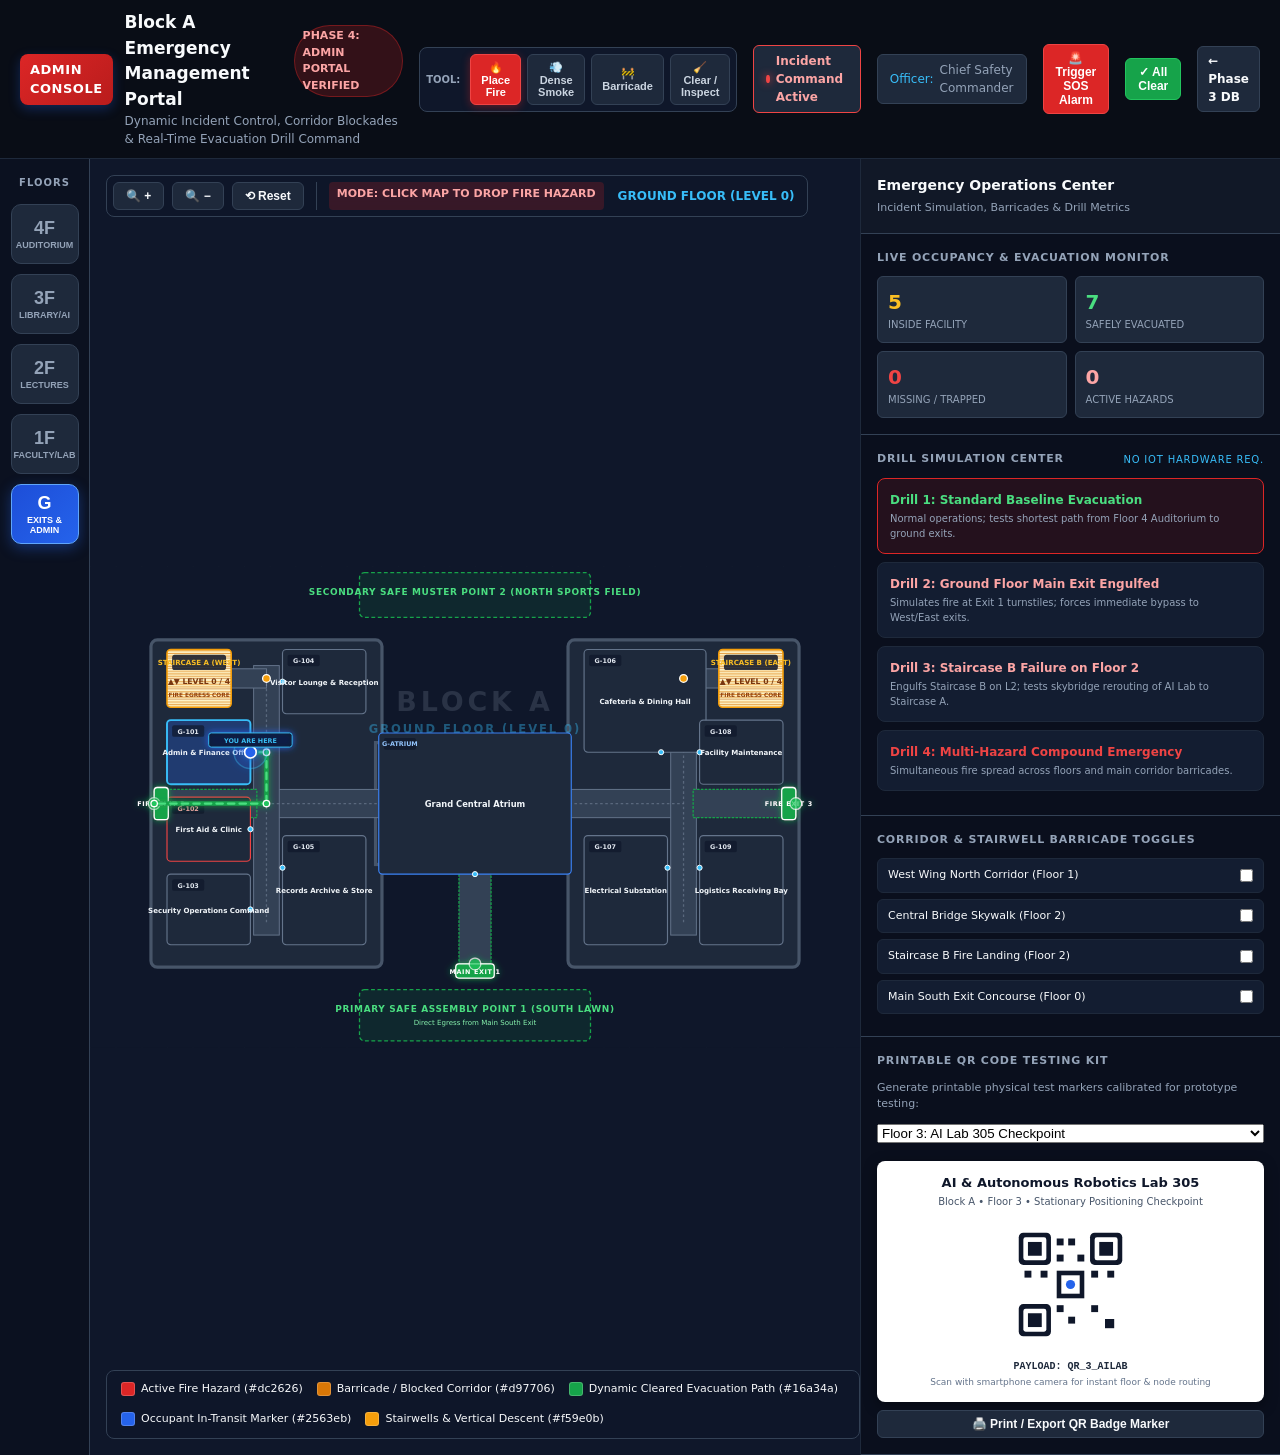
==== preview_phase4_admin.html @ 525571b9 "Complete implementation of Smart Emergency Evacuation Planning & Digital Twin System (Phases 1-6)" ====
<!DOCTYPE html>
<html lang="en">
<head>
  <meta charset="UTF-8" />
  <meta name="viewport" content="width=device-width, initial-scale=1.0" />
  <title>Phase 4 Output | Admin Emergency Management Portal</title>
  <link rel="stylesheet" href="static/css/style.css" />
  <link rel="stylesheet" href="static/css/admin.css" />
</head>
<body>
  <!-- Live Emergency Alarm Banner -->
  <div id="alarmBroadcastBanner" class="alarm-banner" style="display: none;">
    <div style="display: flex; align-items: center; gap: 8px;">
      <span style="font-size: 16px;">🚨</span>
      <span>EMERGENCY DRILL BROADCAST ACTIVE: OCCUPANTS MUST PROCEED TO SAFE DESIGNATED ASSEMBLY GROUNDS</span>
    </div>
    <button id="btnBannerDismiss" style="background: rgba(0,0,0,0.3); border: 1px solid #fff; color: #fff; padding: 2px 8px; border-radius: 4px; font-size: 10px; cursor: pointer;">
      Acknowledge
    </button>
  </div>

  <!-- Admin Header Bar -->
  <header class="admin-header">
    <div class="brand-section">
      <div class="brand-badge" style="background: linear-gradient(135deg, #dc2626, #b91c1c);">ADMIN CONSOLE</div>
      <div class="brand-titles">
        <h1 style="color: #f8fafc;">
          Block A Emergency Management Portal
          <span class="phase-pill" id="phasePill" style="background: rgba(220, 38, 38, 0.2); color: #fca5a5; border-color: rgba(220, 38, 38, 0.4);">
            Phase 4: Admin Portal Verified
          </span>
        </h1>
        <p>Dynamic Incident Control, Corridor Blockades & Real-Time Evacuation Drill Command</p>
      </div>
    </div>

    <!-- Active Tool Palette -->
    <div class="tool-palette">
      <span style="font-size: 10px; font-weight: bold; color: #94a3b8; align-self: center; margin-right: 4px;">TOOL:</span>
      <button class="tool-btn active" id="toolFire" data-mode="fire" title="Click on canvas to drop fire hazard">
        🔥 Place Fire
      </button>
      <button class="tool-btn tool-smoke" id="toolSmoke" data-mode="smoke" title="Click on canvas to drop smoke hazard">
        💨 Dense Smoke
      </button>
      <button class="tool-btn tool-barrier" id="toolBarrier" data-mode="barrier" title="Click on corridor to drop physical barricade">
        🚧 Barricade
      </button>
      <button class="tool-btn tool-inspect" id="toolInspect" data-mode="inspect" title="Click hazard to resolve/delete">
        🧹 Clear / Inspect
      </button>
    </div>

    <!-- Right Controls -->
    <div class="header-status-bar">
      <div class="status-indicator" style="border-color: #ef4444;">
        <div class="pulse-dot" style="background: #ef4444; box-shadow: 0 0 8px #ef4444;"></div>
        <span style="color: #fca5a5; font-weight: bold;">Incident Command Active</span>
      </div>
      <div class="status-indicator">
        <span style="color: #38bdf8;">Officer:</span>
        <span id="adminOfficerName">Chief Safety Commander</span>
      </div>
      <button id="btnTriggerAlarm" class="canvas-btn" style="background: #dc2626; border-color: #ef4444; color: #fff;">
        🚨 Trigger SOS Alarm
      </button>
      <button id="btnAllClear" class="canvas-btn" style="background: #16a34a; border-color: #22c55e; color: #fff;">
        ✓ All Clear
      </button>
      <a href="preview_phase3.html" class="canvas-btn" style="text-decoration:none; padding:5px 10px;">← Phase 3 DB</a>
    </div>
  </header>

  <!-- Main Container -->
  <div class="main-container">
    <!-- Floor Navigation Bar -->
    <nav class="floor-nav-bar" aria-label="Floor selection">
      <span class="nav-label">Floors</span>
      <button class="floor-btn" data-floor="4">
        <span class="btn-num">4F</span>
        <span class="btn-desc">Auditorium</span>
      </button>
      <button class="floor-btn" data-floor="3">
        <span class="btn-num">3F</span>
        <span class="btn-desc">Library/AI</span>
      </button>
      <button class="floor-btn" data-floor="2">
        <span class="btn-num">2F</span>
        <span class="btn-desc">Lectures</span>
      </button>
      <button class="floor-btn" data-floor="1">
        <span class="btn-num">1F</span>
        <span class="btn-desc">Faculty/Lab</span>
      </button>
      <button class="floor-btn active" data-floor="0">
        <span class="btn-num">G</span>
        <span class="btn-desc">Exits & Admin</span>
      </button>
    </nav>

    <!-- Canvas Workspace -->
    <main class="canvas-workspace">
      <!-- Floating Navigation Controls -->
      <div class="canvas-floating-controls">
        <button class="canvas-btn" id="btnZoomIn" title="Zoom In (+)">🔍 +</button>
        <button class="canvas-btn" id="btnZoomOut" title="Zoom Out (-)">🔍 −</button>
        <button class="canvas-btn" id="btnResetView" title="Reset View">⟲ Reset</button>
        <span style="width: 1px; background: #334155; margin: 0 4px;"></span>
        <span id="currentToolIndicator" style="font-size: 11px; font-weight: bold; color: #fca5a5; background: rgba(220, 38, 38, 0.2); padding: 4px 8px; border-radius: 4px;">
          MODE: CLICK MAP TO DROP FIRE HAZARD
        </span>
        <span id="currentFloorTag" style="font-size: 12px; font-weight: 700; color: #38bdf8; display: flex; align-items: center; padding: 0 6px;">
          GROUND FLOOR (LEVEL 0)
        </span>
      </div>

      <!-- SVG Map Canvas Container -->
      <div id="floorMapContainer" style="width: 100%; height: 100%;"></div>

      <!-- Floating Visual Safety Palette Legend -->
      <div class="canvas-floating-legend">
        <div class="legend-item">
          <div class="legend-chip" style="background: #dc2626;"></div>
          <span>Active Fire Hazard (#dc2626)</span>
        </div>
        <div class="legend-item">
          <div class="legend-chip" style="background: #d97706;"></div>
          <span>Barricade / Blocked Corridor (#d97706)</span>
        </div>
        <div class="legend-item">
          <div class="legend-chip" style="background: #16a34a;"></div>
          <span>Dynamic Cleared Evacuation Path (#16a34a)</span>
        </div>
        <div class="legend-item">
          <div class="legend-chip" style="background: #2563eb;"></div>
          <span>Occupant In-Transit Marker (#2563eb)</span>
        </div>
        <div class="legend-item">
          <div class="legend-chip" style="background: #f59e0b;"></div>
          <span>Stairwells & Vertical Descent (#f59e0b)</span>
        </div>
      </div>
    </main>

    <!-- Admin Operations & Simulation Sidebar -->
    <aside class="admin-sidebar">
      <div class="sidebar-header" style="background: #111827;">
        <h2 style="font-size: 14px; color: #f8fafc;">Emergency Operations Center</h2>
        <p style="font-size: 11px; color: #94a3b8;">Incident Simulation, Barricades & Drill Metrics</p>
      </div>

      <!-- Live Occupancy Status Cards -->
      <div class="sidebar-section">
        <div class="section-title">Live Occupancy & Evacuation Monitor</div>
        <div class="metrics-grid">
          <div class="metric-card">
            <div class="num" id="adminOccInside" style="color: #fbbf24;">5</div>
            <div class="lbl">Inside Facility</div>
          </div>
          <div class="metric-card">
            <div class="num" id="adminOccSafe" style="color: #4ade80;">7</div>
            <div class="lbl">Safely Evacuated</div>
          </div>
          <div class="metric-card">
            <div class="num" id="adminOccMissing" style="color: #ef4444;">0</div>
            <div class="lbl">Missing / Trapped</div>
          </div>
          <div class="metric-card">
            <div class="num" id="adminActiveHazards" style="color: #fca5a5;">0</div>
            <div class="lbl">Active Hazards</div>
          </div>
        </div>
      </div>

      <!-- Simulation Center (Drill Scenarios) -->
      <div class="sidebar-section">
        <div class="section-title">
          <span>Drill Simulation Center</span>
          <span style="font-size: 10px; color: #38bdf8; font-weight: normal;">No IoT Hardware Req.</span>
        </div>
        
        <div class="drill-card active" id="drillBaseline">
          <div style="font-size: 12px; font-weight: bold; color: #4ade80;">Drill 1: Standard Baseline Evacuation</div>
          <div style="font-size: 10px; color: #94a3b8; margin-top: 2px;">Normal operations; tests shortest path from Floor 4 Auditorium to ground exits.</div>
        </div>

        <div class="drill-card" id="drillGroundExitBlocked">
          <div style="font-size: 12px; font-weight: bold; color: #fca5a5;">Drill 2: Ground Floor Main Exit Engulfed</div>
          <div style="font-size: 10px; color: #94a3b8; margin-top: 2px;">Simulates fire at Exit 1 turnstiles; forces immediate bypass to West/East exits.</div>
        </div>

        <div class="drill-card" id="drillStairBBlocked">
          <div style="font-size: 12px; font-weight: bold; color: #fca5a5;">Drill 3: Staircase B Failure on Floor 2</div>
          <div style="font-size: 10px; color: #94a3b8; margin-top: 2px;">Engulfs Staircase B on L2; tests skybridge rerouting of AI Lab to Staircase A.</div>
        </div>

        <div class="drill-card" id="drillCompoundFire">
          <div style="font-size: 12px; font-weight: bold; color: #ef4444;">Drill 4: Multi-Hazard Compound Emergency</div>
          <div style="font-size: 10px; color: #94a3b8; margin-top: 2px;">Simultaneous fire spread across floors and main corridor barricades.</div>
        </div>
      </div>

      <!-- Corridor Barricade Quick Toggles -->
      <div class="sidebar-section">
        <div class="section-title">Corridor & Stairwell Barricade Toggles</div>
        <div class="corridor-toggle-row">
          <span>West Wing North Corridor (Floor 1)</span>
          <input type="checkbox" class="corridor-chk" data-u="N1_W_NORTH" data-v="N1_W_MID_N" />
        </div>
        <div class="corridor-toggle-row">
          <span>Central Bridge Skywalk (Floor 2)</span>
          <input type="checkbox" class="corridor-chk" data-u="N2_C_WEST" data-v="N2_C_CENTER" />
        </div>
        <div class="corridor-toggle-row">
          <span>Staircase B Fire Landing (Floor 2)</span>
          <input type="checkbox" class="node-chk" data-node="STAIR_B_2" />
        </div>
        <div class="corridor-toggle-row">
          <span>Main South Exit Concourse (Floor 0)</span>
          <input type="checkbox" class="node-chk" data-node="NODE_EXIT_G_MAIN" />
        </div>
      </div>

      <!-- Printable QR Code Generator & Test Kit -->
      <div class="sidebar-section">
        <div class="section-title">Printable QR Code Testing Kit</div>
        <div style="font-size: 11px; color: #94a3b8; margin-bottom: 8px;">
          Generate printable physical test markers calibrated for prototype testing:
        </div>
        <select id="adminQrSelect" class="form-input" style="width: 100%; margin-bottom: 8px;">
          <option value="QR_3_AILAB">Floor 3: AI Lab 305 Checkpoint</option>
          <option value="QR_4_AUDITORIUM">Floor 4: Grand Auditorium Checkpoint</option>
          <option value="QR_2_LECTURE">Floor 2: Lecture Theater 201 Checkpoint</option>
          <option value="QR_1_FACULTY">Floor 1: Faculty Dept 101 Checkpoint</option>
          <option value="QR_G_ATRIUM">Floor 0: Ground Atrium Reception</option>
        </select>
        
        <div id="qrCardPreview" class="qr-badge-preview">
          <h4 id="qrCardTitle">AI & Autonomous Robotics Lab 305</h4>
          <p id="qrCardSub">Block A • Floor 3 • Stationary Positioning Checkpoint</p>
          <div id="qrSvgHolder" style="margin: 10px auto; width: 130px; height: 130px; display: flex; align-items: center; justify-content: center; background: #fff;">
            <!-- Rendered SVG QR -->
          </div>
          <div style="font-size: 10px; font-weight: bold; color: #1e293b; font-family: monospace;" id="qrCardCode">
            PAYLOAD: QR_3_AILAB
          </div>
          <div style="font-size: 9px; color: #64748b; margin-top: 2px;">
            Scan with smartphone camera for instant floor & node routing
          </div>
        </div>

        <button id="btnPrintQrBadge" class="canvas-btn" style="width: 100%; justify-content: center; margin-top: 8px;">
          🖨️ Print / Export QR Badge Marker
        </button>
      </div>
    </aside>
  </div>

  <!-- Scripts -->
  <script src="static/js/floor_plans.js"></script>
  <script src="static/js/map_renderer.js"></script>
  <script src="static/js/dijkstra.js"></script>
  <script>
    // Embedded Standalone Graph for offline execution
    function generateStandaloneGraph() {
      const nodes = {};
      const edges = [];
      for (let f = 0; f < 5; f++) {
        nodes[`N${f}_W_NORTH`] = { id: `N${f}_W_NORTH`, name: `Floor ${f} West North`, floor: f, x: 275, y: 175, type: 'corridor' };
        nodes[`N${f}_W_MID_N`] = { id: `N${f}_W_MID_N`, name: `Floor ${f} West Mid-North`, floor: f, x: 275, y: 290, type: 'corridor' };
        nodes[`N${f}_W_CENTER`] = { id: `N${f}_W_CENTER`, name: `Floor ${f} West Central`, floor: f, x: 275, y: 370, type: 'corridor' };
        nodes[`N${f}_W_SOUTH`] = { id: `N${f}_W_SOUTH`, name: `Floor ${f} West South`, floor: f, x: 275, y: 550, type: 'corridor' };

        edges.push({ from: `N${f}_W_NORTH`, to: `N${f}_W_MID_N`, weight: 115 });
        edges.push({ from: `N${f}_W_MID_N`, to: `N${f}_W_CENTER`, weight: 80 });
        edges.push({ from: `N${f}_W_CENTER`, to: `N${f}_W_SOUTH`, weight: 180 });

        nodes[`N${f}_E_NORTH`] = { id: `N${f}_E_NORTH`, name: `Floor ${f} East North`, floor: f, x: 925, y: 175, type: 'corridor' };
        nodes[`N${f}_E_MID_N`] = { id: `N${f}_E_MID_N`, name: `Floor ${f} East Mid-North`, floor: f, x: 925, y: 290, type: 'corridor' };
        nodes[`N${f}_E_CENTER`] = { id: `N${f}_E_CENTER`, name: `Floor ${f} East Central`, floor: f, x: 925, y: 370, type: 'corridor' };
        nodes[`N${f}_E_SOUTH`] = { id: `N${f}_E_SOUTH`, name: `Floor ${f} East South`, floor: f, x: 925, y: 550, type: 'corridor' };

        edges.push({ from: `N${f}_E_NORTH`, to: `N${f}_E_MID_N`, weight: 115 });
        edges.push({ from: `N${f}_E_MID_N`, to: `N${f}_E_CENTER`, weight: 80 });
        edges.push({ from: `N${f}_E_CENTER`, to: `N${f}_E_SOUTH`, weight: 180 });

        nodes[`N${f}_C_WEST`] = { id: `N${f}_C_WEST`, name: `Floor ${f} Bridge West`, floor: f, x: 450, y: 370, type: 'corridor' };
        nodes[`N${f}_C_CENTER`] = { id: `N${f}_C_CENTER`, name: `Floor ${f} Bridge Mid`, floor: f, x: 600, y: 370, type: 'corridor' };
        nodes[`N${f}_C_EAST`] = { id: `N${f}_C_EAST`, name: `Floor ${f} Bridge East`, floor: f, x: 750, y: 370, type: 'corridor' };

        edges.push({ from: `N${f}_W_CENTER`, to: `N${f}_C_WEST`, weight: 175 });
        edges.push({ from: `N${f}_C_WEST`, to: `N${f}_C_CENTER`, weight: 150 });
        edges.push({ from: `N${f}_C_CENTER`, to: `N${f}_C_EAST`, weight: 150 });
        edges.push({ from: `N${f}_C_EAST`, to: `N${f}_E_CENTER`, weight: 175 });

        nodes[`STAIR_A_${f}`] = { id: `STAIR_A_${f}`, name: `Staircase A Core L${f}`, floor: f, x: 170, y: 175, type: 'stair' };
        nodes[`STAIR_B_${f}`] = { id: `STAIR_B_${f}`, name: `Staircase B Core L${f}`, floor: f, x: 1030, y: 175, type: 'stair' };

        edges.push({ from: `STAIR_A_${f}`, to: `N${f}_W_NORTH`, weight: 105 });
        edges.push({ from: `STAIR_B_${f}`, to: `N${f}_E_NORTH`, weight: 105 });

        const flData = window.BLOCK_A_MODEL.floors[f];
        if (flData && flData.rooms) {
          flData.rooms.forEach(r => {
            const rNode = `NODE_${r.id}`;
            nodes[rNode] = { id: rNode, name: `[${r.code}] ${r.name}`, floor: f, x: r.door.x, y: r.door.y, type: 'room' };
            edges.push({ from: rNode, to: r.x < 500 ? `N${f}_W_MID_N` : `N${f}_E_MID_N`, weight: 35 });
          });
        }
      }

      for (let f = 0; f < 4; f++) {
        edges.push({ from: `STAIR_A_${f}`, to: `STAIR_A_${f+1}`, weight: 28 });
        edges.push({ from: `STAIR_B_${f}`, to: `STAIR_B_${f+1}`, weight: 28 });
      }

      nodes["NODE_EXIT_G_MAIN"] = { id: "NODE_EXIT_G_MAIN", name: "Exit 1: Main South", floor: 0, x: 600, y: 620, type: "exit" };
      nodes["NODE_EXIT_G_WEST"] = { id: "NODE_EXIT_G_WEST", name: "Exit 2: West Fire", floor: 0, x: 100, y: 370, type: "exit" };
      nodes["NODE_EXIT_G_EAST"] = { id: "NODE_EXIT_G_EAST", name: "Exit 3: East Fire", floor: 0, x: 1100, y: 370, type: "exit" };

      edges.push({ from: "N0_C_CENTER", to: "NODE_EXIT_G_MAIN", weight: 250 });
      edges.push({ from: "N0_W_CENTER", to: "NODE_EXIT_G_WEST", weight: 175 });
      edges.push({ from: "N0_E_CENTER", to: "NODE_EXIT_G_EAST", weight: 175 });

      return { nodes, edges };
    }

    document.addEventListener("DOMContentLoaded", () => {
      const graphData = generateStandaloneGraph();
      const clientDijkstra = new ClientDijkstra(graphData);

      let activeToolMode = "fire";
      let currentFloor = 0;
      let activeHazards = [];
      let blockedNodes = new Set();
      let blockedEdges = new Set();

      const renderer = new FloorMapRenderer("floorMapContainer", {
        initialFloor: 0,
        onRoomClick: (room, floor) => {
          handleCanvasPointClick(room.door.x, room.door.y, floor.level, `Room ${room.code}`);
        }
      });
      renderer.setGraphData(graphData);

      const floorButtons = document.querySelectorAll(".floor-btn");
      const currentFloorTag = document.getElementById("currentFloorTag");
      const currentToolIndicator = document.getElementById("currentToolIndicator");
      const toolButtons = document.querySelectorAll(".tool-btn");
      const adminActiveHazards = document.getElementById("adminActiveHazards");
      const alarmBanner = document.getElementById("alarmBroadcastBanner");

      function updateFloorUI(level) {
        currentFloor = parseInt(level, 10);
        renderer.setFloor(currentFloor);
        floorButtons.forEach(btn => btn.classList.toggle("active", parseInt(btn.dataset.floor, 10) === currentFloor));
        const fl = window.BLOCK_A_MODEL.floors[currentFloor];
        currentFloorTag.textContent = `${fl.name.toUpperCase()} (LEVEL ${fl.level})`;
      }

      floorButtons.forEach(btn => btn.addEventListener("click", () => updateFloorUI(btn.dataset.floor)));

      document.getElementById("btnZoomIn").addEventListener("click", () => renderer.zoomIn());
      document.getElementById("btnZoomOut").addEventListener("click", () => renderer.zoomOut());
      document.getElementById("btnResetView").addEventListener("click", () => renderer.resetView());

      toolButtons.forEach(btn => {
        btn.addEventListener("click", () => {
          toolButtons.forEach(b => b.classList.remove("active"));
          btn.classList.add("active");
          activeToolMode = btn.getAttribute("data-mode");

          const modeTexts = {
            fire: "MODE: CLICK MAP TO DROP FIRE HAZARD",
            smoke: "MODE: CLICK MAP TO DROP DENSE SMOKE OBSTACLE",
            barrier: "MODE: CLICK CORRIDOR TO PLACE PHYSICAL BARRICADE",
            inspect: "MODE: CLICK HAZARD OR BARRICADE TO RESOLVE / CLEAR"
          };
          currentToolIndicator.textContent = modeTexts[activeToolMode] || "READY";
        });
      });

      const svgElem = document.getElementById("buildingSvg");
      svgElem.addEventListener("click", (e) => {
        if (renderer.isPanning) return;
        const rect = svgElem.getBoundingClientRect();
        const clickX = (e.clientX - rect.left - renderer.panX) / renderer.zoom;
        const clickY = (e.clientY - rect.top - renderer.panY) / renderer.zoom;

        if (clickX >= 80 && clickX <= 1120 && clickY >= 100 && clickY <= 650) {
          handleCanvasPointClick(Math.round(clickX), Math.round(clickY), currentFloor, `Point (${Math.round(clickX)}, ${Math.round(clickY)})`);
        }
      });

      function handleCanvasPointClick(x, y, floorLevel, label) {
        if (activeToolMode === "inspect") {
          const hazIdx = activeHazards.findIndex(h => h.floor_id === floorLevel && Math.hypot(h.x - x, h.y - y) <= (h.radius || 50));
          if (hazIdx >= 0) {
            activeHazards.splice(hazIdx, 1);
            syncHazards();
          }
          return;
        }

        activeHazards.push({
          id: Math.floor(Math.random() * 900) + 100,
          floor_id: floorLevel,
          x: x,
          y: y,
          type: activeToolMode === "barrier" ? "structural_blockage" : activeToolMode,
          radius: activeToolMode === "smoke" ? 60 : 45
        });

        syncHazards();
      }

      function syncHazards() {
        adminActiveHazards.textContent = activeHazards.length;
        blockedNodes.clear();

        activeHazards.forEach(h => {
          for (const nid in graphData.nodes) {
            const n = graphData.nodes[nid];
            if (n.floor === h.floor_id && Math.hypot(n.x - h.x, n.y - h.y) <= (h.radius || 45)) {
              blockedNodes.add(nid);
            }
          }
        });

        renderer.setHazards(Array.from(blockedNodes), Array.from(blockedEdges));

        const start = currentFloor === 0 ? "NODE_ROOM_G_01" : `NODE_ROOM_${currentFloor}_01`;
        const res = clientDijkstra.calculateRoute(start, {
          blockedNodes: Array.from(blockedNodes),
          blockedEdges: Array.from(blockedEdges)
        });
        if (res.success) {
          renderer.setRoute(res.path, start);
        } else {
          renderer.clearRoute();
        }
      }

      document.querySelectorAll(".corridor-chk").forEach(chk => {
        chk.addEventListener("change", (e) => {
          const u = chk.getAttribute("data-u");
          const v = chk.getAttribute("data-v");
          const edgeKey = `${u}--${v}`;
          if (e.target.checked) blockedEdges.add(edgeKey);
          else blockedEdges.delete(edgeKey);
          syncHazards();
        });
      });

      document.querySelectorAll(".node-chk").forEach(chk => {
        chk.addEventListener("change", (e) => {
          const nid = chk.getAttribute("data-node");
          if (e.target.checked) blockedNodes.add(nid);
          else blockedNodes.delete(nid);
          syncHazards();
        });
      });

      const drillCards = [
        document.getElementById("drillBaseline"),
        document.getElementById("drillGroundExitBlocked"),
        document.getElementById("drillStairBBlocked"),
        document.getElementById("drillCompoundFire")
      ];

      drillCards.forEach((dc, idx) => {
        dc.addEventListener("click", () => {
          drillCards.forEach(d => d.classList.remove("active"));
          dc.classList.add("active");

          activeHazards = [];
          blockedEdges.clear();
          blockedNodes.clear();

          if (idx === 1) {
            activeHazards.push({ id: 201, floor_id: 0, x: 600, y: 620, type: "fire", radius: 60 });
            updateFloorUI(0);
          } else if (idx === 2) {
            activeHazards.push({ id: 202, floor_id: 2, x: 1030, y: 175, type: "fire", radius: 70 });
            updateFloorUI(2);
          } else if (idx === 3) {
            activeHazards.push({ id: 203, floor_id: 1, x: 275, y: 175, type: "fire", radius: 55 });
            activeHazards.push({ id: 204, floor_id: 0, x: 600, y: 620, type: "fire", radius: 60 });
            updateFloorUI(1);
          }

          syncHazards();
        });
      });

      document.getElementById("btnTriggerAlarm").addEventListener("click", () => {
        alarmBanner.style.display = "flex";
      });
      document.getElementById("btnBannerDismiss").addEventListener("click", () => {
        alarmBanner.style.display = "none";
      });
      document.getElementById("btnAllClear").addEventListener("click", () => {
        alarmBanner.style.display = "none";
        activeHazards = [];
        blockedNodes.clear();
        blockedEdges.clear();
        drillCards.forEach(d => d.classList.remove("active"));
        drillCards[0].classList.add("active");
        syncHazards();
      });

      function renderQrBadge(codeId) {
        const qrMeta = {
          "QR_3_AILAB": { title: "AI & Autonomous Robotics Lab 305", sub: "Block A • Floor 3 • Stationary Positioning Checkpoint", node: "NODE_ROOM_3_05" },
          "QR_4_AUDITORIUM": { title: "Grand Auditorium 406", sub: "Block A • Floor 4 • Top Level Foyer Column", node: "NODE_ROOM_4_06" },
          "QR_2_LECTURE": { title: "Smart Lecture Hall 201", sub: "Block A • Floor 2 • Tiered Theater Entry", node: "NODE_ROOM_2_01" },
          "QR_1_FACULTY": { title: "Faculty Department Office 101", sub: "Block A • Floor 1 • West Wing Corridor Plaque", node: "NODE_ROOM_1_01" },
          "QR_G_ATRIUM": { title: "Central Reception Atrium", sub: "Block A • Ground Floor • Main Entrance Concourse", node: "NODE_LOBBY_SOUTH" }
        };

        const meta = qrMeta[codeId] || { title: codeId, sub: "Stationary QR Checkpoint", node: codeId };
        document.getElementById("qrCardTitle").textContent = meta.title;
        document.getElementById("qrCardSub").textContent = meta.sub;
        document.getElementById("qrCardCode").textContent = `PAYLOAD: ${codeId}`;

        document.getElementById("qrSvgHolder").innerHTML = `
          <svg viewBox="0 0 100 100" width="115" height="115">
            <rect x="5" y="5" width="28" height="28" fill="#0f172a" rx="4"/>
            <rect x="9" y="9" width="20" height="20" fill="#ffffff" rx="2"/>
            <rect x="13" y="13" width="12" height="12" fill="#0f172a"/>

            <rect x="67" y="5" width="28" height="28" fill="#0f172a" rx="4"/>
            <rect x="71" y="9" width="20" height="20" fill="#ffffff" rx="2"/>
            <rect x="75" y="13" width="12" height="12" fill="#0f172a"/>

            <rect x="5" y="67" width="28" height="28" fill="#0f172a" rx="4"/>
            <rect x="9" y="71" width="20" height="20" fill="#ffffff" rx="2"/>
            <rect x="13" y="75" width="12" height="12" fill="#0f172a"/>

            <rect x="38" y="10" width="6" height="6" fill="#0f172a"/>
            <rect x="48" y="10" width="6" height="6" fill="#0f172a"/>
            <rect x="38" y="24" width="6" height="6" fill="#0f172a"/>
            <rect x="56" y="24" width="6" height="6" fill="#0f172a"/>

            <rect x="10" y="38" width="6" height="6" fill="#0f172a"/>
            <rect x="24" y="38" width="6" height="6" fill="#0f172a"/>
            <rect x="38" y="38" width="24" height="24" fill="#0f172a"/>
            <rect x="42" y="42" width="16" height="16" fill="#ffffff"/>
            <circle cx="50" cy="50" r="4" fill="#2563eb"/>

            <rect x="68" y="38" width="6" height="6" fill="#0f172a"/>
            <rect x="82" y="38" width="6" height="6" fill="#0f172a"/>

            <rect x="38" y="68" width="6" height="6" fill="#0f172a"/>
            <rect x="48" y="78" width="6" height="6" fill="#0f172a"/>
            <rect x="68" y="68" width="6" height="6" fill="#0f172a"/>
            <rect x="80" y="80" width="8" height="8" fill="#0f172a"/>
          </svg>
        `;
      }

      document.getElementById("adminQrSelect").addEventListener("change", (e) => {
        renderQrBadge(e.target.value);
      });
      renderQrBadge("QR_3_AILAB");

      document.getElementById("btnPrintQrBadge").addEventListener("click", () => {
        window.print();
      });

      syncHazards();
    });
  </script>
</body>
</html>
---- static/css/style.css ----
/* ==========================================================================
   Smart Emergency Evacuation Planning & Digital Twin System
   Visual Safety Palette & Modern UI Design System
   ========================================================================== */

:root {
  /* Visual Safety Palette (Blueprint Section 9) */
  --safe-green: #16a34a;
  --safe-green-light: #22c55e;
  --safe-green-bg: rgba(22, 163, 74, 0.15);

  --hazard-red: #dc2626;
  --hazard-red-light: #ef4444;
  --hazard-red-bg: rgba(220, 38, 38, 0.15);

  --user-blue: #2563eb;
  --user-blue-light: #38bdf8;
  --user-blue-bg: rgba(37, 99, 235, 0.15);

  --warning-amber: #f59e0b;
  --warning-amber-light: #fbbf24;
  --warning-amber-bg: rgba(245, 158, 11, 0.15);

  --slate-wall: #64748b;
  --slate-dark: #0f172a;
  --slate-card: #1e293b;
  --slate-border: #334155;
  --slate-text: #94a3b8;
  --slate-light: #f8fafc;

  --font-sans: 'Segoe UI', system-ui, -apple-system, BlinkMacSystemFont, Roboto, sans-serif;
  --font-mono: ui-monospace, SFMono-Regular, Menlo, Monaco, Consolas, monospace;
}

* {
  box-sizing: border-box;
  margin: 0;
  padding: 0;
}

body {
  font-family: var(--font-sans);
  background-color: var(--slate-dark);
  color: var(--slate-light);
  line-height: 1.5;
  min-height: 100vh;
  display: flex;
  flex-direction: column;
  overflow-x: hidden;
}

/* Header */
.app-header {
  background: #111827;
  border-bottom: 1px solid var(--slate-border);
  padding: 12px 24px;
  display: flex;
  align-items: center;
  justify-content: space-between;
  gap: 16px;
  z-index: 50;
}

.brand-section {
  display: flex;
  align-items: center;
  gap: 12px;
}

.brand-badge {
  background: linear-gradient(135deg, #2563eb, #1d4ed8);
  color: #fff;
  padding: 6px 10px;
  border-radius: 8px;
  font-weight: 800;
  font-size: 13px;
  letter-spacing: 0.5px;
  box-shadow: 0 4px 12px rgba(37, 99, 235, 0.3);
}

.brand-titles h1 {
  font-size: 17px;
  font-weight: 700;
  color: #f8fafc;
  display: flex;
  align-items: center;
  gap: 8px;
}

.phase-pill {
  font-size: 11px;
  font-weight: 600;
  padding: 2px 8px;
  border-radius: 9999px;
  background: rgba(34, 197, 94, 0.2);
  color: #4ade80;
  border: 1px solid rgba(74, 222, 128, 0.3);
  text-transform: uppercase;
}

.brand-titles p {
  font-size: 12px;
  color: var(--slate-text);
}

.header-status-bar {
  display: flex;
  align-items: center;
  gap: 16px;
}

.status-indicator {
  display: flex;
  align-items: center;
  gap: 6px;
  font-size: 12px;
  color: var(--slate-text);
  background: var(--slate-card);
  padding: 6px 12px;
  border-radius: 6px;
  border: 1px solid var(--slate-border);
}

.pulse-dot {
  width: 8px;
  height: 8px;
  border-radius: 50%;
  background: var(--safe-green-light);
  box-shadow: 0 0 8px var(--safe-green-light);
  animation: pulseAnimation 2s infinite;
}

@keyframes pulseAnimation {
  0% { opacity: 1; transform: scale(1); }
  50% { opacity: 0.4; transform: scale(0.85); }
  100% { opacity: 1; transform: scale(1); }
}

/* Main Layout */
.main-container {
  display: flex;
  flex: 1;
  height: calc(100vh - 65px);
  overflow: hidden;
}

/* Floor Quick Nav Toolbar */
.floor-nav-bar {
  width: 90px;
  background: #0b1120;
  border-right: 1px solid var(--slate-border);
  display: flex;
  flex-direction: column;
  align-items: center;
  padding: 16px 8px;
  gap: 10px;
}

.nav-label {
  font-size: 10px;
  font-weight: 700;
  color: var(--slate-text);
  letter-spacing: 1px;
  text-transform: uppercase;
  margin-bottom: 4px;
}

.floor-btn {
  width: 68px;
  height: 60px;
  background: var(--slate-card);
  border: 1px solid var(--slate-border);
  border-radius: 10px;
  color: var(--slate-text);
  display: flex;
  flex-direction: column;
  align-items: center;
  justify-content: center;
  cursor: pointer;
  transition: all 0.2s ease;
  padding: 4px;
}

.floor-btn .btn-num {
  font-size: 18px;
  font-weight: 800;
  line-height: 1;
}

.floor-btn .btn-desc {
  font-size: 9px;
  font-weight: 600;
  margin-top: 3px;
  text-transform: uppercase;
}

.floor-btn:hover {
  background: #334155;
  color: #fff;
  border-color: var(--user-blue-light);
}

.floor-btn.active {
  background: linear-gradient(135deg, #1d4ed8, #2563eb);
  color: #fff;
  border-color: #60a5fa;
  box-shadow: 0 4px 14px rgba(37, 99, 235, 0.4);
}

/* Canvas Center Workspace */
.canvas-workspace {
  flex: 1;
  position: relative;
  background: #020617;
  display: flex;
  flex-direction: column;
  overflow: hidden;
}

.canvas-floating-controls {
  position: absolute;
  top: 16px;
  left: 16px;
  z-index: 20;
  display: flex;
  gap: 8px;
  background: rgba(15, 23, 42, 0.85);
  backdrop-filter: blur(8px);
  border: 1px solid var(--slate-border);
  border-radius: 8px;
  padding: 6px;
}

.canvas-btn {
  background: #1e293b;
  border: 1px solid var(--slate-border);
  color: var(--slate-light);
  padding: 6px 12px;
  border-radius: 6px;
  font-size: 12px;
  font-weight: 600;
  cursor: pointer;
  display: flex;
  align-items: center;
  gap: 6px;
  transition: all 0.15s;
}

.canvas-btn:hover {
  background: #334155;
  color: #fff;
}

.canvas-floating-legend {
  position: absolute;
  bottom: 16px;
  left: 16px;
  z-index: 20;
  background: rgba(15, 23, 42, 0.9);
  backdrop-filter: blur(8px);
  border: 1px solid var(--slate-border);
  border-radius: 8px;
  padding: 10px 14px;
  display: flex;
  flex-wrap: wrap;
  gap: 14px;
  font-size: 11px;
}

.legend-item {
  display: flex;
  align-items: center;
  gap: 6px;
}

.legend-chip {
  width: 14px;
  height: 14px;
  border-radius: 3px;
  border: 1px solid rgba(255, 255, 255, 0.2);
}

/* Sidebar Details Panel */
.sidebar-panel {
  width: 360px;
  background: #0f172a;
  border-left: 1px solid var(--slate-border);
  display: flex;
  flex-direction: column;
  overflow-y: auto;
}

.sidebar-header {
  padding: 16px;
  border-bottom: 1px solid var(--slate-border);
  background: #1e293b;
}

.sidebar-header h2 {
  font-size: 15px;
  font-weight: 700;
  color: #f8fafc;
}

.sidebar-header p {
  font-size: 12px;
  color: var(--slate-text);
  margin-top: 4px;
}

.sidebar-section {
  padding: 16px;
  border-bottom: 1px solid var(--slate-border);
}

.section-title {
  font-size: 11px;
  font-weight: 700;
  letter-spacing: 0.8px;
  color: var(--slate-text);
  text-transform: uppercase;
  margin-bottom: 10px;
  display: flex;
  align-items: center;
  justify-content: space-between;
}

.layer-toggle-list {
  display: flex;
  flex-direction: column;
  gap: 8px;
}

.toggle-item {
  display: flex;
  align-items: center;
  justify-content: space-between;
  background: var(--slate-card);
  padding: 8px 12px;
  border-radius: 6px;
  font-size: 12px;
  border: 1px solid var(--slate-border);
  cursor: pointer;
}

.toggle-item input {
  cursor: pointer;
  accent-color: var(--user-blue-light);
}

.metrics-grid {
  display: grid;
  grid-template-columns: 1fr 1fr;
  gap: 8px;
}

.metric-card {
  background: var(--slate-card);
  border: 1px solid var(--slate-border);
  border-radius: 6px;
  padding: 10px;
}

.metric-card .num {
  font-size: 20px;
  font-weight: 800;
  color: var(--user-blue-light);
}

.metric-card .lbl {
  font-size: 10px;
  color: var(--slate-text);
  text-transform: uppercase;
}

.room-inspect-box {
  background: rgba(30, 41, 59, 0.7);
  border: 1px solid #38bdf8;
  border-radius: 8px;
  padding: 12px;
  margin-top: 8px;
}

.badge-stair {
  background: rgba(245, 158, 11, 0.2);
  color: #fbbf24;
  border: 1px solid #d97706;
  padding: 2px 6px;
  border-radius: 4px;
  font-size: 10px;
  font-weight: bold;
}

.badge-exit {
  background: rgba(22, 163, 74, 0.2);
  color: #4ade80;
  border: 1px solid #16a34a;
  padding: 2px 6px;
  border-radius: 4px;
  font-size: 10px;
  font-weight: bold;
}

.phase-confirm-card {
  background: linear-gradient(135deg, rgba(22, 163, 74, 0.1), rgba(15, 23, 42, 0.8));
  border: 1px solid var(--safe-green);
  border-radius: 8px;
  padding: 14px;
  margin-top: 10px;
}

.phase-confirm-card h3 {
  font-size: 13px;
  color: #4ade80;
  display: flex;
  align-items: center;
  gap: 6px;
  font-weight: 700;
}

.phase-confirm-card p {
  font-size: 11px;
  color: #cbd5e1;
  margin-top: 6px;
  line-height: 1.4;
}

/* Custom Scrollbar */
::-webkit-scrollbar {
  width: 6px;
  height: 6px;
}
::-webkit-scrollbar-track {
  background: #0f172a;
}
::-webkit-scrollbar-thumb {
  background: #334155;
  border-radius: 3px;
}
::-webkit-scrollbar-thumb:hover {
  background: #475569;
}
---- static/css/admin.css ----
/* ==========================================================================
   Smart Emergency Evacuation Planning & Digital Twin System
   Admin Emergency Management Portal Stylesheet (Blueprint Section 7 & 9)
   High-Contrast Dark Theme for Safety Operations & Drill Command
   ========================================================================== */

.admin-header {
  background: #090d16;
  border-bottom: 1px solid #1e293b;
  padding: 10px 20px;
  display: flex;
  align-items: center;
  justify-content: space-between;
  gap: 16px;
  z-index: 60;
}

.alarm-banner {
  background: linear-gradient(90deg, #dc2626, #b91c1c);
  color: #fff;
  padding: 8px 16px;
  font-size: 12px;
  font-weight: 800;
  letter-spacing: 1px;
  text-transform: uppercase;
  display: flex;
  align-items: center;
  justify-content: space-between;
  box-shadow: 0 4px 15px rgba(220, 38, 38, 0.4);
  animation: alarmPulse 1.8s infinite;
}

@keyframes alarmPulse {
  0% { opacity: 1; }
  50% { opacity: 0.8; }
  100% { opacity: 1; }
}

.tool-palette {
  display: flex;
  gap: 6px;
  background: #0f172a;
  padding: 6px;
  border-radius: 8px;
  border: 1px solid #334155;
}

.tool-btn {
  background: #1e293b;
  border: 1px solid #334155;
  color: #cbd5e1;
  padding: 6px 10px;
  border-radius: 6px;
  font-size: 11px;
  font-weight: 700;
  cursor: pointer;
  display: flex;
  align-items: center;
  gap: 6px;
  transition: all 0.15s ease;
}

.tool-btn:hover {
  background: #334155;
  color: #fff;
}

.tool-btn.active {
  background: #dc2626;
  color: #fff;
  border-color: #ef4444;
  box-shadow: 0 2px 8px rgba(220, 38, 38, 0.4);
}

.tool-btn.tool-smoke.active {
  background: #64748b;
  border-color: #94a3b8;
  box-shadow: 0 2px 8px rgba(100, 116, 139, 0.4);
}

.tool-btn.tool-barrier.active {
  background: #d97706;
  border-color: #f59e0b;
  box-shadow: 0 2px 8px rgba(217, 119, 6, 0.4);
}

.tool-btn.tool-inspect.active {
  background: #2563eb;
  border-color: #60a5fa;
  box-shadow: 0 2px 8px rgba(37, 99, 235, 0.4);
}

.admin-sidebar {
  width: 420px;
  background: #0a0f1d;
  border-left: 1px solid #1e293b;
  display: flex;
  flex-direction: column;
  overflow-y: auto;
}

.drill-card {
  background: #131d31;
  border: 1px solid #1e293b;
  border-radius: 8px;
  padding: 12px;
  margin-bottom: 8px;
  cursor: pointer;
  transition: all 0.15s ease;
}

.drill-card:hover {
  border-color: #38bdf8;
  background: #17243c;
}

.drill-card.active {
  border-color: #dc2626;
  background: rgba(220, 38, 38, 0.12);
}

.corridor-toggle-row {
  display: flex;
  align-items: center;
  justify-content: space-between;
  padding: 8px 10px;
  background: #131d31;
  border: 1px solid #1e293b;
  border-radius: 6px;
  margin-bottom: 6px;
  font-size: 11px;
}

.qr-badge-preview {
  background: #ffffff;
  color: #0f172a;
  border-radius: 8px;
  padding: 12px;
  text-align: center;
  margin-top: 10px;
  box-shadow: 0 4px 14px rgba(0,0,0,0.4);
}

.qr-badge-preview h4 {
  font-size: 13px;
  font-weight: 800;
  margin-bottom: 2px;
  color: #0f172a;
}

.qr-badge-preview p {
  font-size: 10px;
  color: #475569;
}
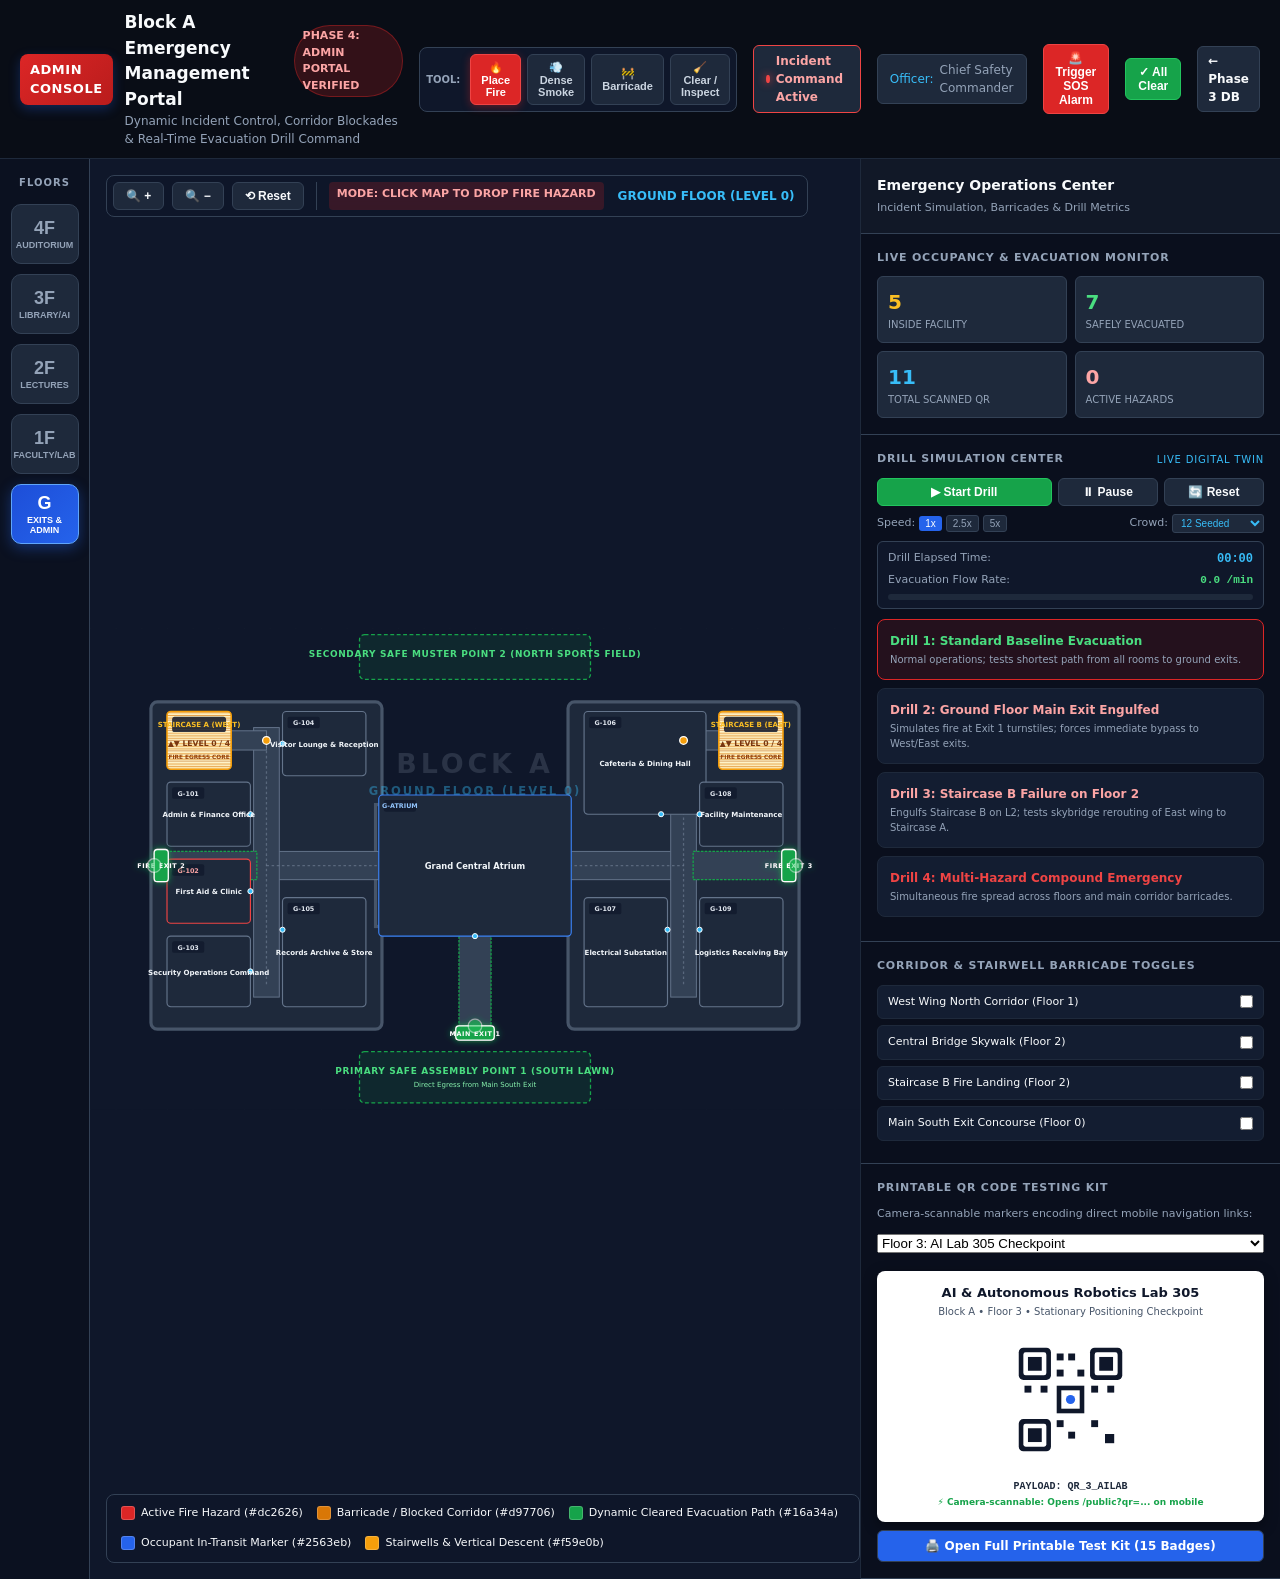
==== commit 1ee7d420: "Enhance QR generation with real standard barcodes, animated digital twin drill simulation, and real-" ====
--- a/preview_phase4_admin.html
+++ b/preview_phase4_admin.html
@@ -162,8 +162,8 @@
             <div class="lbl">Safely Evacuated</div>
           </div>
           <div class="metric-card">
-            <div class="num" id="adminOccMissing" style="color: #ef4444;">0</div>
-            <div class="lbl">Missing / Trapped</div>
+            <div class="num" id="adminOccScanned" style="color: #38bdf8;">11</div>
+            <div class="lbl">Total Scanned QR</div>
           </div>
           <div class="metric-card">
             <div class="num" id="adminActiveHazards" style="color: #fca5a5;">0</div>
@@ -172,16 +172,62 @@
         </div>
       </div>
 
-      <!-- Simulation Center (Drill Scenarios) -->
+      <!-- Simulation Center (Live Animated Drill Simulator) -->
       <div class="sidebar-section">
         <div class="section-title">
           <span>Drill Simulation Center</span>
-          <span style="font-size: 10px; color: #38bdf8; font-weight: normal;">No IoT Hardware Req.</span>
+          <span style="font-size: 10px; color: #38bdf8; font-weight: normal;">Live Digital Twin</span>
+        </div>
+
+        <!-- Live Simulation Controls -->
+        <div style="display: flex; gap: 6px; margin-bottom: 8px;">
+          <button id="btnStartDrill" class="canvas-btn" style="flex: 2; background: #16a34a; border-color: #22c55e; color: #fff; font-weight: 800; justify-content: center;">
+            ▶ Start Drill
+          </button>
+          <button id="btnPauseDrill" class="canvas-btn" style="flex: 1; justify-content: center;" title="Pause simulation">
+            ⏸ Pause
+          </button>
+          <button id="btnResetDrill" class="canvas-btn" style="flex: 1; justify-content: center;" title="Reset occupants and drill state">
+            🔄 Reset
+          </button>
+        </div>
+
+        <!-- Speed & Density Controls -->
+        <div style="display: flex; justify-content: space-between; align-items: center; margin-bottom: 8px; font-size: 11px; color: #94a3b8;">
+          <div style="display: flex; gap: 4px; align-items: center;">
+            <span>Speed:</span>
+            <button class="sim-speed-btn active" data-speed="1" style="background: #2563eb; color: #fff; border: none; padding: 2px 6px; border-radius: 3px; font-size: 10px; cursor: pointer;">1x</button>
+            <button class="sim-speed-btn" data-speed="2.5" style="background: #1e293b; color: #94a3b8; border: 1px solid #334155; padding: 2px 6px; border-radius: 3px; font-size: 10px; cursor: pointer;">2.5x</button>
+            <button class="sim-speed-btn" data-speed="5" style="background: #1e293b; color: #94a3b8; border: 1px solid #334155; padding: 2px 6px; border-radius: 3px; font-size: 10px; cursor: pointer;">5x</button>
+          </div>
+          <div style="display: flex; gap: 4px; align-items: center;">
+            <span>Crowd:</span>
+            <select id="simCrowdSelect" style="background: #1e293b; color: #38bdf8; border: 1px solid #334155; font-size: 10px; padding: 2px 4px; border-radius: 3px;">
+              <option value="12">12 Seeded</option>
+              <option value="25">25 Occupants</option>
+              <option value="40">40 Occupants</option>
+            </select>
+          </div>
+        </div>
+
+        <!-- Live Drill Telemetry Dashboard -->
+        <div style="background: #0f172a; border: 1px solid #334155; border-radius: 6px; padding: 8px 10px; margin-bottom: 10px;">
+          <div style="display: flex; justify-content: space-between; font-size: 11px; margin-bottom: 4px;">
+            <span style="color: #94a3b8;">Drill Elapsed Time:</span>
+            <strong id="simDrillTimer" style="color: #38bdf8; font-family: monospace; font-size: 12px;">00:00</strong>
+          </div>
+          <div style="display: flex; justify-content: space-between; font-size: 11px; margin-bottom: 6px;">
+            <span style="color: #94a3b8;">Evacuation Flow Rate:</span>
+            <strong id="simDrillRate" style="color: #4ade80; font-family: monospace;">0.0 /min</strong>
+          </div>
+          <div style="background: #1e293b; height: 6px; border-radius: 3px; overflow: hidden;">
+            <div id="simDrillProgress" style="width: 0%; height: 100%; background: #22c55e; transition: width 0.3s;"></div>
+          </div>
         </div>
         
         <div class="drill-card active" id="drillBaseline">
           <div style="font-size: 12px; font-weight: bold; color: #4ade80;">Drill 1: Standard Baseline Evacuation</div>
-          <div style="font-size: 10px; color: #94a3b8; margin-top: 2px;">Normal operations; tests shortest path from Floor 4 Auditorium to ground exits.</div>
+          <div style="font-size: 10px; color: #94a3b8; margin-top: 2px;">Normal operations; tests shortest path from all rooms to ground exits.</div>
         </div>
 
         <div class="drill-card" id="drillGroundExitBlocked">
@@ -191,7 +237,7 @@
 
         <div class="drill-card" id="drillStairBBlocked">
           <div style="font-size: 12px; font-weight: bold; color: #fca5a5;">Drill 3: Staircase B Failure on Floor 2</div>
-          <div style="font-size: 10px; color: #94a3b8; margin-top: 2px;">Engulfs Staircase B on L2; tests skybridge rerouting of AI Lab to Staircase A.</div>
+          <div style="font-size: 10px; color: #94a3b8; margin-top: 2px;">Engulfs Staircase B on L2; tests skybridge rerouting of East wing to Staircase A.</div>
         </div>
 
         <div class="drill-card" id="drillCompoundFire">
@@ -225,7 +271,7 @@
       <div class="sidebar-section">
         <div class="section-title">Printable QR Code Testing Kit</div>
         <div style="font-size: 11px; color: #94a3b8; margin-bottom: 8px;">
-          Generate printable physical test markers calibrated for prototype testing:
+          Camera-scannable markers encoding direct mobile navigation links:
         </div>
         <select id="adminQrSelect" class="form-input" style="width: 100%; margin-bottom: 8px;">
           <option value="QR_3_AILAB">Floor 3: AI Lab 305 Checkpoint</option>
@@ -238,20 +284,20 @@
         <div id="qrCardPreview" class="qr-badge-preview">
           <h4 id="qrCardTitle">AI & Autonomous Robotics Lab 305</h4>
           <p id="qrCardSub">Block A • Floor 3 • Stationary Positioning Checkpoint</p>
-          <div id="qrSvgHolder" style="margin: 10px auto; width: 130px; height: 130px; display: flex; align-items: center; justify-content: center; background: #fff;">
-            <!-- Rendered SVG QR -->
+          <div id="qrSvgHolder" style="margin: 10px auto; width: 140px; height: 140px; display: flex; align-items: center; justify-content: center; background: #fff; padding: 4px; border-radius: 6px;">
+            <img id="adminQrImage" src="static/qr_codes/QR_3_AILAB.png" alt="QR Code" style="width: 130px; height: 130px; display: block;" />
           </div>
           <div style="font-size: 10px; font-weight: bold; color: #1e293b; font-family: monospace;" id="qrCardCode">
             PAYLOAD: QR_3_AILAB
           </div>
-          <div style="font-size: 9px; color: #64748b; margin-top: 2px;">
-            Scan with smartphone camera for instant floor & node routing
-          </div>
-        </div>
-
-        <button id="btnPrintQrBadge" class="canvas-btn" style="width: 100%; justify-content: center; margin-top: 8px;">
-          🖨️ Print / Export QR Badge Marker
-        </button>
+          <div style="font-size: 9px; color: #16a34a; font-weight: bold; margin-top: 2px;">
+            ⚡ Camera-scannable: Opens /public?qr=... on mobile
+          </div>
+        </div>
+
+        <a href="static/qr_testkit.html" target="_blank" class="canvas-btn" style="width: 100%; justify-content: center; margin-top: 8px; background: #2563eb; color: #fff; text-decoration: none; font-weight: bold;">
+          🖨️ Open Full Printable Test Kit (15 Badges)
+        </a>
       </div>
     </aside>
   </div>
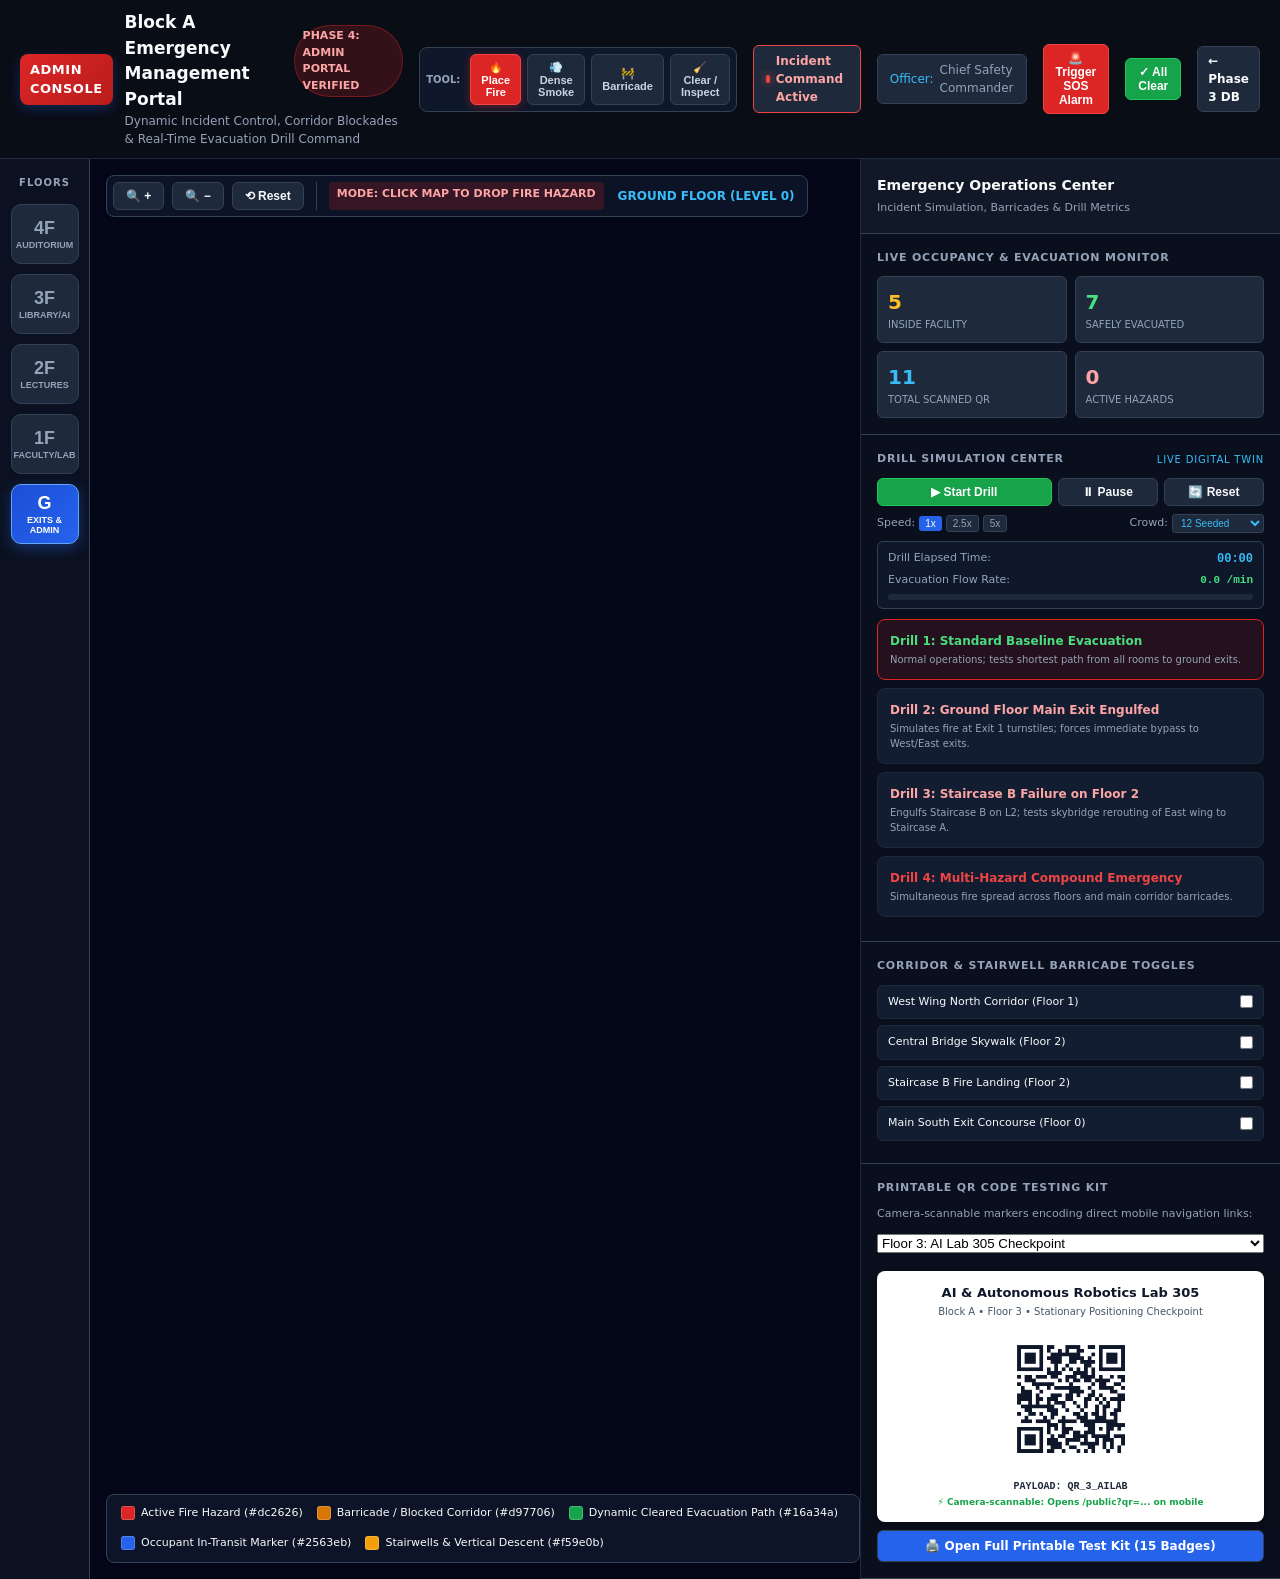
==== commit ae690961: "fix: map renderer room dimension fallback and inspector metrics compatibility" ====
--- a/preview_phase4_admin.html
+++ b/preview_phase4_admin.html
@@ -539,6 +539,281 @@
         });
       });
 
+      // Elements for Occupancy & Simulation
+      const adminOccInside = document.getElementById("adminOccInside");
+      const adminOccSafe = document.getElementById("adminOccSafe");
+      const adminOccScanned = document.getElementById("adminOccScanned");
+      const simDrillTimer = document.getElementById("simDrillTimer");
+      const simDrillRate = document.getElementById("simDrillRate");
+      const simDrillProgress = document.getElementById("simDrillProgress");
+      const btnStartDrill = document.getElementById("btnStartDrill");
+      const btnPauseDrill = document.getElementById("btnPauseDrill");
+      const btnResetDrill = document.getElementById("btnResetDrill");
+      const simCrowdSelect = document.getElementById("simCrowdSelect");
+      const speedButtons = document.querySelectorAll(".sim-speed-btn");
+
+      // Standalone Offline Drill Simulation Controller
+      class StandaloneDrillSim {
+        constructor() {
+          this.isRunning = false;
+          this.speedMultiplier = 1;
+          this.timerSeconds = 0;
+          this.timerInterval = null;
+          this.animFrameId = null;
+          this.occupants = [];
+          this.totalOccupants = 0;
+          this.evacuatedCount = 0;
+          this.lastTickTime = performance.now();
+        }
+
+        initialize(crowdSize = 12) {
+          this.stop();
+          this.timerSeconds = 0;
+          this.evacuatedCount = 0;
+          simDrillTimer.textContent = "00:00";
+          simDrillRate.textContent = "0.0 /min";
+          simDrillProgress.style.width = "0%";
+
+          const roomNodes = [
+            { id: "OCC_001", node: "NODE_ROOM_4_06", floor: 4, qr: "QR_4_AUDITORIUM" },
+            { id: "OCC_002", node: "NODE_ROOM_4_01", floor: 4, qr: "QR_4_BOARDROOM" },
+            { id: "OCC_003", node: "NODE_ROOM_3_05", floor: 3, qr: "QR_3_AILAB" },
+            { id: "OCC_004", node: "NODE_ROOM_3_01", floor: 3, qr: "QR_3_LIBRARY" },
+            { id: "OCC_005", node: "NODE_ROOM_3_06", floor: 3, qr: "QR_3_HPC" },
+            { id: "OCC_006", node: "NODE_ROOM_2_01", floor: 2, qr: "QR_2_LECTURE" },
+            { id: "OCC_007", node: "NODE_ROOM_2_06", floor: 2, qr: "QR_2_SEMINAR" },
+            { id: "OCC_008", node: "NODE_ROOM_1_06", floor: 1, qr: "QR_1_CSLAB" },
+            { id: "OCC_009", node: "NODE_ROOM_1_01", floor: 1, qr: "QR_1_FACULTY" },
+            { id: "OCC_010", node: "NODE_ROOM_G_06", floor: 0, qr: "QR_G_CAFE" },
+            { id: "OCC_011", node: "NODE_ROOM_G_01", floor: 0, qr: "QR_G_ADMIN" },
+            { id: "OCC_012", node: "N2_W_CENTER", floor: 2, qr: null }
+          ];
+
+          this.occupants = [];
+          for (let i = 0; i < crowdSize; i++) {
+            const tmpl = roomNodes[i % roomNodes.length];
+            const startNode = graphData.nodes[tmpl.node];
+            if (!startNode) continue;
+
+            const route = clientDijkstra.calculateRoute(tmpl.node, {
+              blockedNodes: Array.from(blockedNodes),
+              blockedEdges: Array.from(blockedEdges)
+            });
+
+            if (route && route.success && route.path.length > 0) {
+              this.occupants.push({
+                id: i < roomNodes.length ? tmpl.id : `OCC_${i+1:03d}`,
+                scanned_qr: tmpl.qr,
+                floor: startNode.floor,
+                x: startNode.x,
+                y: startNode.y,
+                status: "inside",
+                path: route.path,
+                pathIndex: 0,
+                targetExit: route.targetExitId,
+                speed: 70 + Math.random() * 25,
+                stairDelay: 0,
+                isRerouting: false
+              });
+            }
+          }
+
+          this.totalOccupants = this.occupants.length;
+          this.evacuatedCount = 0;
+          renderer.setSimulationOccupants(this.occupants);
+          this.updateUiMetrics();
+        }
+
+        start() {
+          if (this.isRunning) return;
+          if (this.occupants.length === 0) {
+            this.initialize(parseInt(simCrowdSelect.value, 10));
+          }
+
+          this.isRunning = true;
+          this.lastTickTime = performance.now();
+          btnStartDrill.style.background = "#eab308";
+          btnStartDrill.textContent = "▶ Running Drill...";
+
+          this.timerInterval = setInterval(() => {
+            this.timerSeconds += 1;
+            this.updateUiMetrics();
+          }, 1000);
+
+          const loop = (now) => {
+            if (!this.isRunning) return;
+            const dt = Math.min((now - this.lastTickTime) / 1000, 0.1);
+            this.lastTickTime = now;
+
+            this.step(dt * this.speedMultiplier);
+            renderer.renderSimulationLayer();
+
+            const remaining = this.occupants.filter(o => o.status === "inside").length;
+            if (remaining === 0 && this.totalOccupants > 0) {
+              this.stop();
+              btnStartDrill.style.background = "#16a34a";
+              btnStartDrill.textContent = "▶ Start Drill";
+              alert(`🎉 Evacuation Drill Completed!\nAll ${this.totalOccupants} occupants evacuated safely in ${this.formatTime(this.timerSeconds)}.`);
+              return;
+            }
+
+            this.animFrameId = requestAnimationFrame(loop);
+          };
+
+          this.animFrameId = requestAnimationFrame(loop);
+        }
+
+        pause() {
+          this.isRunning = false;
+          clearInterval(this.timerInterval);
+          if (this.animFrameId) cancelAnimationFrame(this.animFrameId);
+          btnStartDrill.style.background = "#16a34a";
+          btnStartDrill.textContent = "▶ Resume Drill";
+        }
+
+        stop() {
+          this.isRunning = false;
+          clearInterval(this.timerInterval);
+          if (this.animFrameId) cancelAnimationFrame(this.animFrameId);
+          btnStartDrill.style.background = "#16a34a";
+          btnStartDrill.textContent = "▶ Start Drill";
+        }
+
+        step(dt) {
+          for (const occ of this.occupants) {
+            if (occ.status !== "inside") continue;
+
+            if (occ.stairDelay > 0) {
+              occ.stairDelay -= dt;
+              continue;
+            }
+
+            const targetNodeId = occ.path[occ.pathIndex];
+            const targetNode = graphData.nodes[targetNodeId];
+
+            if (!targetNode) {
+              occ.status = "safe";
+              this.evacuatedCount++;
+              continue;
+            }
+
+            if (targetNode.floor !== occ.floor) {
+              occ.floor = targetNode.floor;
+              occ.x = targetNode.x;
+              occ.y = targetNode.y;
+              occ.stairDelay = 0.5 / this.speedMultiplier;
+              occ.pathIndex++;
+              continue;
+            }
+
+            const dx = targetNode.x - occ.x;
+            const dy = targetNode.y - occ.y;
+            const dist = Math.hypot(dx, dy);
+            const moveStep = occ.speed * dt;
+
+            if (dist <= moveStep) {
+              occ.x = targetNode.x;
+              occ.y = targetNode.y;
+              occ.pathIndex++;
+
+              if (targetNode.type === "exit" || occ.pathIndex >= occ.path.length) {
+                occ.status = "safe";
+                this.evacuatedCount++;
+              }
+            } else {
+              occ.x += (dx / dist) * moveStep;
+              occ.y += (dy / dist) * moveStep;
+            }
+          }
+
+          this.updateUiMetrics();
+        }
+
+        handleHazardChange(bNodes, bEdges) {
+          const bSet = new Set(bNodes);
+          for (const occ of this.occupants) {
+            if (occ.status !== "inside") continue;
+
+            const remaining = occ.path.slice(occ.pathIndex);
+            if (remaining.some(nid => bSet.has(nid))) {
+              let closestNodeId = null;
+              let minD = Infinity;
+              for (const nid in graphData.nodes) {
+                const n = graphData.nodes[nid];
+                if (n.floor === occ.floor && !bSet.has(nid)) {
+                  const d = Math.hypot(n.x - occ.x, n.y - occ.y);
+                  if (d < minD) {
+                    minD = d;
+                    closestNodeId = nid;
+                  }
+                }
+              }
+
+              if (closestNodeId) {
+                const newRoute = clientDijkstra.calculateRoute(closestNodeId, {
+                  blockedNodes: bNodes,
+                  blockedEdges: bEdges
+                });
+                if (newRoute && newRoute.success && newRoute.path.length > 0) {
+                  occ.path = newRoute.path;
+                  occ.pathIndex = 0;
+                  occ.isRerouting = true;
+                  setTimeout(() => { occ.isRerouting = false; }, 2500);
+                }
+              }
+            }
+          }
+        }
+
+        updateUiMetrics() {
+          const inside = this.occupants.filter(o => o.status === "inside").length;
+          const safe = this.evacuatedCount;
+          const total = this.totalOccupants;
+          const scanned = this.occupants.filter(o => o.scanned_qr).length;
+
+          if (adminOccInside) adminOccInside.textContent = inside;
+          if (adminOccSafe) adminOccSafe.textContent = safe;
+          if (adminOccScanned) adminOccScanned.textContent = scanned;
+
+          simDrillTimer.textContent = this.formatTime(this.timerSeconds);
+          const rate = this.timerSeconds > 0 ? ((safe / this.timerSeconds) * 60).toFixed(1) : "0.0";
+          simDrillRate.textContent = `${rate} /min`;
+
+          const progress = total > 0 ? Math.round((safe / total) * 100) : 0;
+          simDrillProgress.style.width = `${progress}%`;
+        }
+
+        formatTime(sec) {
+          const m = Math.floor(sec / 60).toString().padStart(2, "0");
+          const s = (sec % 60).toString().padStart(2, "0");
+          return `${m}:${s}`;
+        }
+      }
+
+      const drillSim = new StandaloneDrillSim();
+
+      btnStartDrill.addEventListener("click", () => drillSim.start());
+      btnPauseDrill.addEventListener("click", () => drillSim.pause());
+      btnResetDrill.addEventListener("click", () => drillSim.initialize(parseInt(simCrowdSelect.value, 10)));
+
+      speedButtons.forEach(btn => {
+        btn.addEventListener("click", () => {
+          speedButtons.forEach(b => {
+            b.classList.remove("active");
+            b.style.background = "#1e293b";
+            b.style.color = "#94a3b8";
+          });
+          btn.classList.add("active");
+          btn.style.background = "#2563eb";
+          btn.style.color = "#fff";
+          drillSim.speedMultiplier = parseFloat(btn.getAttribute("data-speed"));
+        });
+      });
+
+      simCrowdSelect.addEventListener("change", () => {
+        drillSim.initialize(parseInt(simCrowdSelect.value, 10));
+      });
+
       document.getElementById("btnTriggerAlarm").addEventListener("click", () => {
         alarmBanner.style.display = "flex";
       });
@@ -553,6 +828,7 @@
         drillCards.forEach(d => d.classList.remove("active"));
         drillCards[0].classList.add("active");
         syncHazards();
+        drillSim.initialize(parseInt(simCrowdSelect.value, 10));
       });
 
       function renderQrBadge(codeId) {
@@ -569,39 +845,9 @@
         document.getElementById("qrCardSub").textContent = meta.sub;
         document.getElementById("qrCardCode").textContent = `PAYLOAD: ${codeId}`;
 
+        // Render genuine scannable QR badge PNG image
         document.getElementById("qrSvgHolder").innerHTML = `
-          <svg viewBox="0 0 100 100" width="115" height="115">
-            <rect x="5" y="5" width="28" height="28" fill="#0f172a" rx="4"/>
-            <rect x="9" y="9" width="20" height="20" fill="#ffffff" rx="2"/>
-            <rect x="13" y="13" width="12" height="12" fill="#0f172a"/>
-
-            <rect x="67" y="5" width="28" height="28" fill="#0f172a" rx="4"/>
-            <rect x="71" y="9" width="20" height="20" fill="#ffffff" rx="2"/>
-            <rect x="75" y="13" width="12" height="12" fill="#0f172a"/>
-
-            <rect x="5" y="67" width="28" height="28" fill="#0f172a" rx="4"/>
-            <rect x="9" y="71" width="20" height="20" fill="#ffffff" rx="2"/>
-            <rect x="13" y="75" width="12" height="12" fill="#0f172a"/>
-
-            <rect x="38" y="10" width="6" height="6" fill="#0f172a"/>
-            <rect x="48" y="10" width="6" height="6" fill="#0f172a"/>
-            <rect x="38" y="24" width="6" height="6" fill="#0f172a"/>
-            <rect x="56" y="24" width="6" height="6" fill="#0f172a"/>
-
-            <rect x="10" y="38" width="6" height="6" fill="#0f172a"/>
-            <rect x="24" y="38" width="6" height="6" fill="#0f172a"/>
-            <rect x="38" y="38" width="24" height="24" fill="#0f172a"/>
-            <rect x="42" y="42" width="16" height="16" fill="#ffffff"/>
-            <circle cx="50" cy="50" r="4" fill="#2563eb"/>
-
-            <rect x="68" y="38" width="6" height="6" fill="#0f172a"/>
-            <rect x="82" y="38" width="6" height="6" fill="#0f172a"/>
-
-            <rect x="38" y="68" width="6" height="6" fill="#0f172a"/>
-            <rect x="48" y="78" width="6" height="6" fill="#0f172a"/>
-            <rect x="68" y="68" width="6" height="6" fill="#0f172a"/>
-            <rect x="80" y="80" width="8" height="8" fill="#0f172a"/>
-          </svg>
+          <img src="static/qr_codes/${codeId}.png" alt="QR Code ${codeId}" style="width: 130px; height: 130px; display: block;" onerror="this.src='/api/qr/image/${codeId}'" />
         `;
       }
 
@@ -610,11 +856,8 @@
       });
       renderQrBadge("QR_3_AILAB");
 
-      document.getElementById("btnPrintQrBadge").addEventListener("click", () => {
-        window.print();
-      });
-
       syncHazards();
+      drillSim.initialize(12);
     });
   </script>
 </body>
